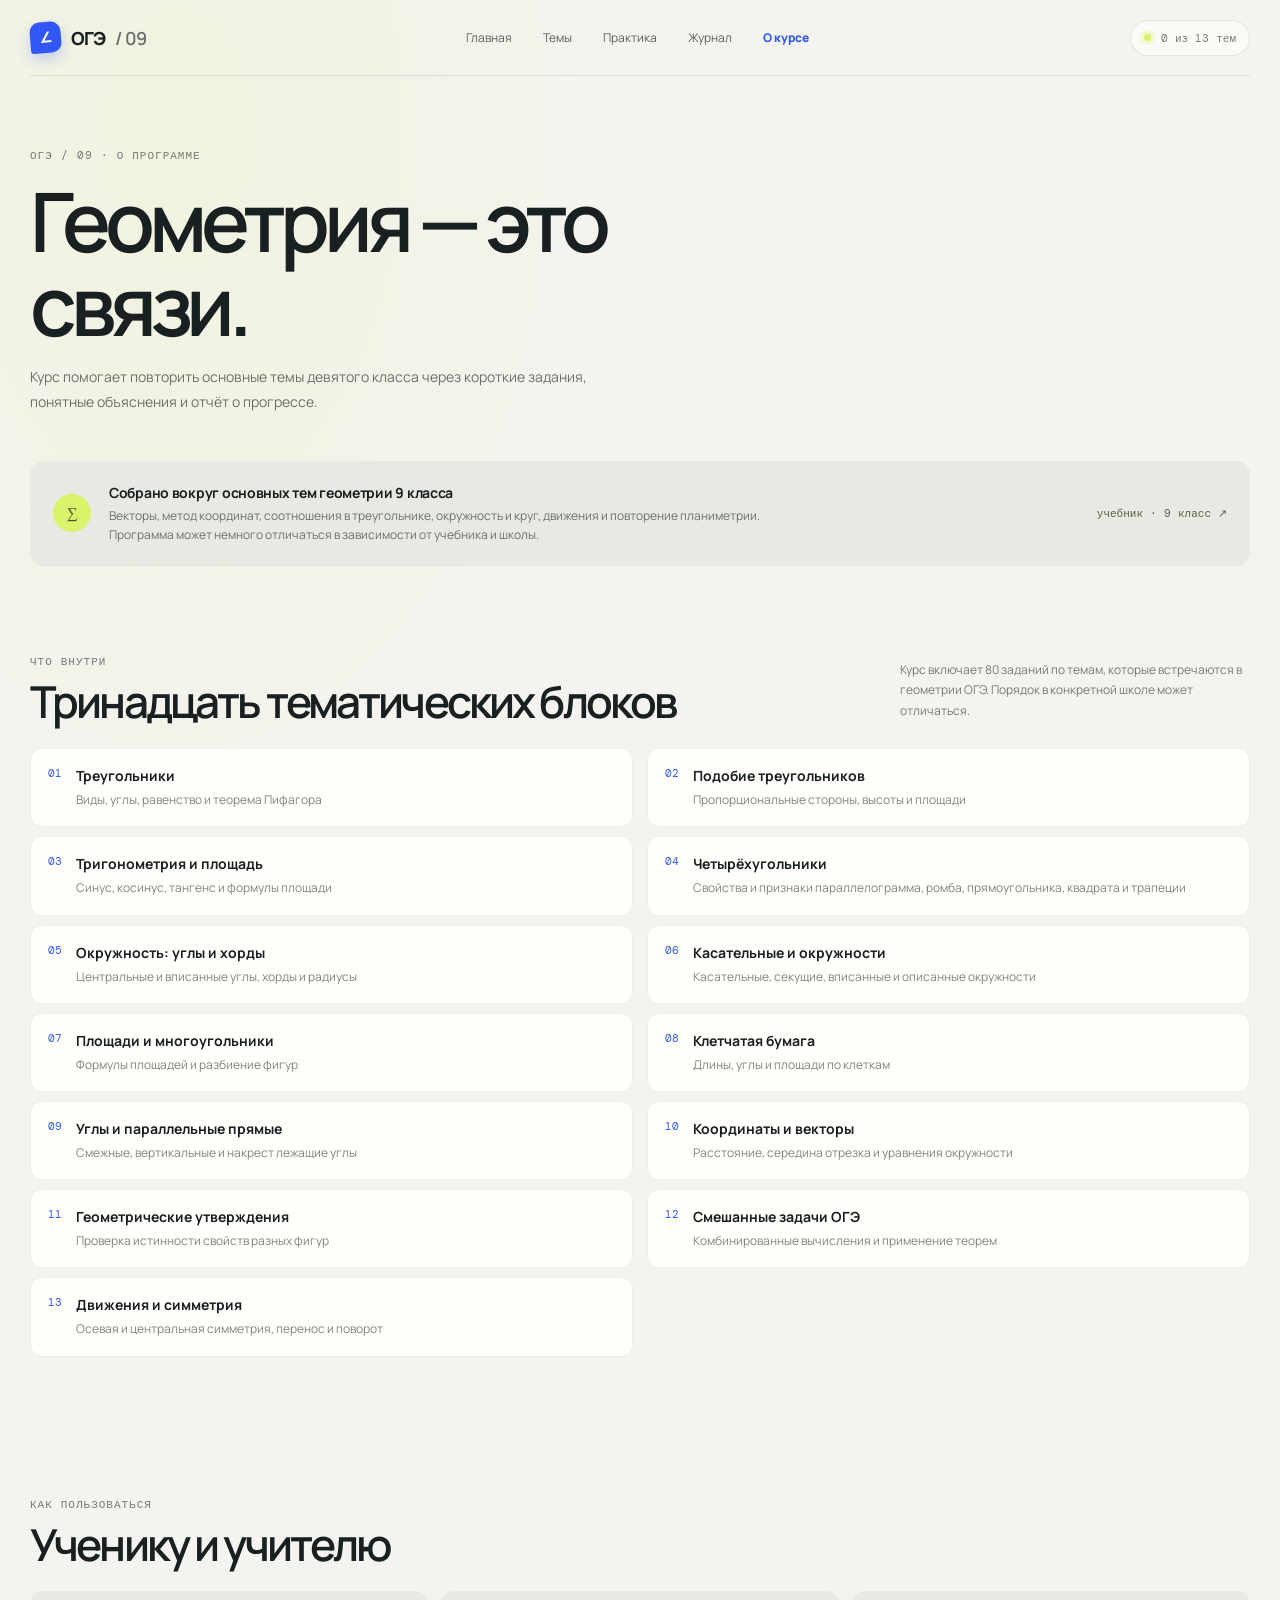
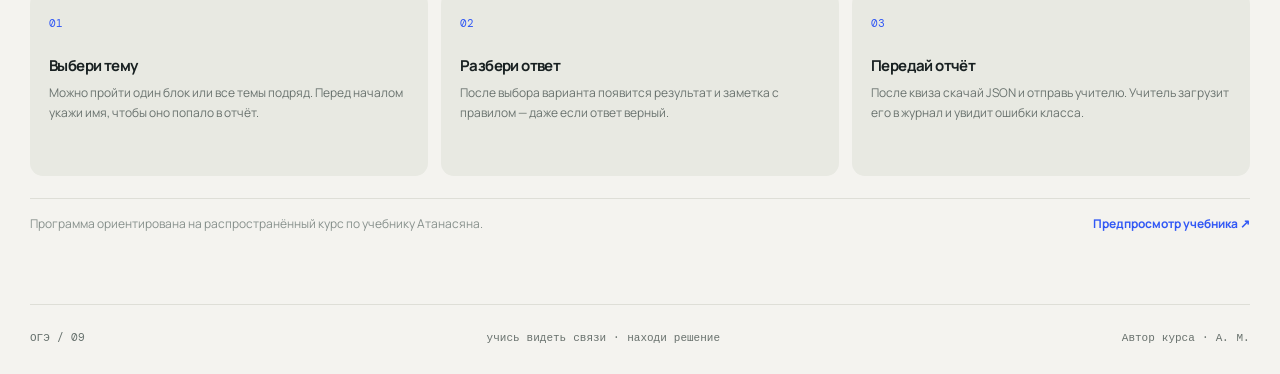
==== about.html @ 627dd579 "Add files via upload" ====
<!doctype html>
<html lang="ru">
<head>
  <meta charset="utf-8">
  <meta name="viewport" content="width=device-width, initial-scale=1">
  <meta name="theme-color" content="#f4f3ef">
  <meta name="description" content="Программа интерактивного курса по геометрии для 9 класса.">
  <title>О курсе · ОГЭ / 09</title>
  <link rel="stylesheet" href="assets/style.css">
</head>
<body data-page="about">
  <div class="shell">
    <header class="topbar">
      <a class="brand" href="index.html" aria-label="ОГЭ 09 — на главную"><span class="brand-mark">∠</span><span>ОГЭ</span><span>/ 09</span></a>
      <nav class="topnav" aria-label="Основная навигация">
        <a href="index.html">Главная</a>
        <a href="topics.html">Темы</a>
        <a href="practice.html">Практика</a>
        <a href="journal.html">Журнал</a>
        <a href="about.html" aria-current="page">О курсе</a>
      </nav>
      <div class="top-progress"><span class="tiny-dot"></span><span id="headerProgress">0 из 13 тем</span></div>
    </header>
  <main id="top" class="page-main">
    <section class="about-hero" aria-labelledby="about-title">
      <span class="eyebrow">ОГЭ / 09 · О ПРОГРАММЕ</span>
      <h1 class="page-title" id="about-title">Геометрия — это связи.</h1>
      <p class="about-lead">Курс помогает повторить основные темы девятого класса через короткие задания, понятные объяснения и отчёт о прогрессе.</p>
    </section>
      <section class="teacher-note" id="about" aria-label="О программе курса">
        <div class="teacher-icon">∑</div>
        <div><h3>Собрано вокруг основных тем геометрии 9 класса</h3><p>Векторы, метод координат, соотношения в треугольнике, окружность и круг, движения и повторение планиметрии. Программа может немного отличаться в зависимости от учебника и школы.</p></div>
        <a href="https://storage.yandexcloud.net/prod-file-public/b0b6/4b8f/8582/b03d8ddf-b0b6-4b8f-8582-c635e7d5da7c-preview.pdf" target="_blank" rel="noreferrer">учебник · 9 класс ↗</a>
      </section>
    <section class="about-details" aria-labelledby="about-details-title">
      <div class="section-head"><div><span class="eyebrow">ЧТО ВНУТРИ</span><h2 id="about-details-title">Тринадцать тематических блоков</h2></div><p>Курс включает 80 заданий по темам, которые встречаются в геометрии ОГЭ. Порядок в конкретной школе может отличаться.</p></div>
      <div class="about-topic-list">
        <div><b>01</b><span><strong>Треугольники</strong><small>Виды, углы, равенство и теорема Пифагора</small></span></div>
        <div><b>02</b><span><strong>Подобие треугольников</strong><small>Пропорциональные стороны, высоты и площади</small></span></div>
        <div><b>03</b><span><strong>Тригонометрия и площадь</strong><small>Синус, косинус, тангенс и формулы площади</small></span></div>
        <div><b>04</b><span><strong>Четырёхугольники</strong><small>Свойства и признаки параллелограмма, ромба, прямоугольника, квадрата и трапеции</small></span></div>
        <div><b>05</b><span><strong>Окружность: углы и хорды</strong><small>Центральные и вписанные углы, хорды и радиусы</small></span></div>
        <div><b>06</b><span><strong>Касательные и окружности</strong><small>Касательные, секущие, вписанные и описанные окружности</small></span></div>
        <div><b>07</b><span><strong>Площади и многоугольники</strong><small>Формулы площадей и разбиение фигур</small></span></div>
        <div><b>08</b><span><strong>Клетчатая бумага</strong><small>Длины, углы и площади по клеткам</small></span></div>
        <div><b>09</b><span><strong>Углы и параллельные прямые</strong><small>Смежные, вертикальные и накрест лежащие углы</small></span></div>
        <div><b>10</b><span><strong>Координаты и векторы</strong><small>Расстояние, середина отрезка и уравнения окружности</small></span></div>
        <div><b>11</b><span><strong>Геометрические утверждения</strong><small>Проверка истинности свойств разных фигур</small></span></div>
        <div><b>12</b><span><strong>Смешанные задачи ОГЭ</strong><small>Комбинированные вычисления и применение теорем</small></span></div>
        <div><b>13</b><span><strong>Движения и симметрия</strong><small>Осевая и центральная симметрия, перенос и поворот</small></span></div>
      </div>
    </section>
    <section class="about-details about-how" aria-labelledby="how-title">
      <div class="section-head"><div><span class="eyebrow">КАК ПОЛЬЗОВАТЬСЯ</span><h2 id="how-title">Ученику и учителю</h2></div></div>
      <div class="about-steps">
        <article><span>01</span><h3>Выбери тему</h3><p>Можно пройти один блок или все темы подряд. Перед началом укажи имя, чтобы оно попало в отчёт.</p></article>
        <article><span>02</span><h3>Разбери ответ</h3><p>После выбора варианта появится результат и заметка с правилом — даже если ответ верный.</p></article>
        <article><span>03</span><h3>Передай отчёт</h3><p>После квиза скачай JSON и отправь учителю. Учитель загрузит его в журнал и увидит ошибки класса.</p></article>
      </div>
    </section>
    <div class="about-source"><span>Программа ориентирована на распространённый курс по учебнику Атанасяна.</span><a href="https://storage.yandexcloud.net/prod-file-public/b0b6/4b8f/8582/b03d8ddf-b0b6-4b8f-8582-c635e7d5da7c-preview.pdf" target="_blank" rel="noreferrer">Предпросмотр учебника ↗</a></div>
  </main>
  <footer><a class="footer-mark" href="index.html">ОГЭ / 09</a><span>учись видеть связи · находи решение</span><span>Автор курса · А. М.</span></footer>
  </div>
  <div id="toastRoot" aria-live="polite" aria-atomic="true"></div>
  <script src="assets/course-data.js" defer></script>
  <script src="assets/app.js" defer></script>
</body>
</html>
---- assets/style.css ----
@import url('https://fonts.googleapis.com/css2?family=DM+Mono:wght@400;500&family=Manrope:wght@400;500;600;700;800&display=swap');

    :root {
      color-scheme: light;
      --paper: #f4f3ef;
      --ink: #182021;
      --muted: #727b79;
      --line: #deded7;
      --blue: #3158f5;
      --blue-dark: #1f3dc8;
      --lime: #d9f36a;
      --coral: #ff795f;
      --mint: #bfe9d8;
      --white: #fffefa;
      --serif: Georgia, 'Times New Roman', serif;
      --mono: 'DM Mono', 'SFMono-Regular', Consolas, monospace;
      --sans: 'Manrope', -apple-system, BlinkMacSystemFont, 'Segoe UI', sans-serif;
      --shadow: 0 18px 50px rgba(23, 37, 36, .09);
    }

    * { box-sizing: border-box; }
    html { scroll-behavior: smooth; }
    body {
      margin: 0;
      background: var(--paper);
      color: var(--ink);
      font-family: var(--sans);
      -webkit-font-smoothing: antialiased;
    }
    button, a { font: inherit; }
    button { color: inherit; }
    a { color: inherit; }
    .shell { width: min(1220px, calc(100% - 48px)); margin: 0 auto; }
    .eyebrow, .micro, .unit-number, .metric-label, .quiz-kicker, .card-count {
      font-family: var(--mono); text-transform: uppercase; letter-spacing: .09em;
    }
    .eyebrow { font-size: 11px; color: var(--muted); }

    .topbar {
      height: 76px; display: flex; align-items: center; justify-content: space-between;
      border-bottom: 1px solid rgba(24,32,33,.1);
    }
    .brand { display: inline-flex; align-items: center; gap: 10px; text-decoration: none; font-weight: 800; letter-spacing: -.06em; font-size: 18px; }
    .brand-mark { display: grid; place-items: center; width: 31px; height: 31px; background: var(--blue); color: white; border-radius: 10px 10px 10px 3px; font: 700 14px var(--mono); transform: rotate(-5deg); }
    .brand span:last-child { color: #68716f; font-weight: 600; }
    .topnav { display: flex; align-items: center; gap: 31px; }
    .topnav a { text-decoration: none; font-size: 12px; color: #59615f; transition: color .2s; }
    .topnav a:hover { color: var(--blue); }
    .top-progress { display: flex; align-items: center; gap: 10px; font: 11px var(--mono); color: var(--muted); }
    .tiny-dot { width: 7px; height: 7px; background: var(--lime); border-radius: 50%; box-shadow: 0 0 0 4px rgba(217,243,106,.28); }

    .hero { padding: 66px 0 72px; display: grid; grid-template-columns: 1.06fr .94fr; align-items: center; gap: 46px; }
    .hero-copy { padding: 8px 0 0 12px; }
    .hero-tag { display: inline-flex; align-items: center; gap: 9px; padding: 8px 12px; border: 1px solid #dcded6; border-radius: 99px; color: #4f5a56; font: 10px var(--mono); letter-spacing: .08em; text-transform: uppercase; }
    .hero-tag i { display: block; width: 7px; height: 7px; border-radius: 50%; background: var(--coral); }
    h1 { max-width: 670px; margin: 23px 0 18px; font-size: clamp(48px, 6.2vw, 78px); line-height: .99; letter-spacing: -.075em; font-weight: 600; }
    h1 em { font-family: var(--serif); font-weight: 400; color: var(--blue); letter-spacing: -.07em; }
    .hero-lead { max-width: 510px; margin: 0; color: #68716f; font-size: 15px; line-height: 1.8; }
    .hero-actions { display: flex; align-items: center; gap: 20px; margin-top: 30px; }
    .button-primary { display: inline-flex; align-items: center; justify-content: center; gap: 13px; border: 0; border-radius: 99px; background: var(--blue); color: white; padding: 15px 21px; text-decoration: none; cursor: pointer; font-size: 13px; font-weight: 700; box-shadow: 0 8px 20px rgba(49,88,245,.2); transition: background .2s, transform .2s, box-shadow .2s; }
    .button-primary:hover { background: var(--blue-dark); transform: translateY(-2px); box-shadow: 0 13px 24px rgba(49,88,245,.25); }
    .button-primary svg { width: 15px; height: 15px; transition: transform .2s; }
    .button-primary:hover svg { transform: translateX(3px); }
    .hero-note { color: #7c8582; font: 10px var(--mono); letter-spacing: .02em; }

    .hero-art { position: relative; height: 385px; overflow: hidden; border-radius: 9px 100px 9px 9px; background: #dfe5dc; isolation: isolate; }
    .hero-art:before { content: ''; position: absolute; z-index: -1; width: 480px; height: 480px; left: 50%; top: 50%; transform: translate(-50%,-50%); border: 1px solid rgba(36,54,45,.16); border-radius: 50%; box-shadow: 0 0 0 38px rgba(255,255,255,.1), 0 0 0 78px rgba(255,255,255,.08); }
    .hero-art svg { position: absolute; inset: 0; width: 100%; height: 100%; }
    .hero-art-caption { position: absolute; bottom: 22px; left: 24px; display: flex; align-items: center; gap: 10px; color: #5e6960; font: 10px var(--mono); text-transform: uppercase; letter-spacing: .08em; }
    .hero-art-caption span { width: 22px; height: 1px; background: #718477; }
    .shape-orbit { transform-origin: 50% 50%; animation: orbit 24s linear infinite; }
    .float { animation: float 5s ease-in-out infinite; }
    .float-delay { animation: float 6s ease-in-out -2s infinite; }
    @keyframes orbit { to { transform: rotate(360deg); } }
    @keyframes float { 0%,100% { transform: translateY(0); } 50% { transform: translateY(-9px); } }

    .stats-band { display: grid; grid-template-columns: 1.25fr repeat(3, .75fr); align-items: center; border-top: 1px solid var(--line); border-bottom: 1px solid var(--line); padding: 18px 10px; }
    .stats-intro { display: flex; align-items: center; gap: 13px; color: #727b79; font-size: 11px; }
    .stats-intro b { display: grid; place-items: center; width: 27px; height: 27px; background: var(--lime); border-radius: 50%; color: #41502d; font: 12px var(--mono); }
    .metric { display: flex; align-items: baseline; gap: 9px; padding-left: 18px; border-left: 1px solid var(--line); }
    .metric strong { font: 400 25px var(--serif); letter-spacing: -.06em; }
    .metric-label { color: var(--muted); font-size: 8px; letter-spacing: .08em; }

    .section-head { display: flex; justify-content: space-between; align-items: end; gap: 24px; margin: 75px 0 24px; }
    .section-head h2 { margin: 8px 0 0; font-weight: 600; font-size: clamp(30px, 4vw, 44px); letter-spacing: -.065em; line-height: 1.05; }
    .section-head p { max-width: 350px; margin: 0 0 3px; color: var(--muted); font-size: 12px; line-height: 1.7; }
    .unit-grid { display: grid; grid-template-columns: repeat(3, 1fr); gap: 14px; }
    .unit-card {
      position: relative; min-height: 244px; padding: 20px 20px 18px; border: 1px solid #e3e1da; border-radius: 7px;
      background: var(--white); cursor: pointer; text-align: left; overflow: hidden;
      transition: transform .24s, box-shadow .24s, border-color .24s;
    }
    .unit-card:hover { transform: translateY(-5px); border-color: #c7ceff; box-shadow: 0 17px 40px rgba(27,43,69,.08); }
    .unit-card:focus-visible, .answer:focus-visible, button:focus-visible, a:focus-visible { outline: 3px solid rgba(49,88,245,.45); outline-offset: 3px; }
    .unit-top { display: flex; justify-content: space-between; align-items: center; position: relative; z-index: 1; }
    .unit-number { color: #929a96; font-size: 9px; }
    .card-status { display: inline-flex; align-items: center; gap: 6px; color: #7f8884; font: 9px var(--mono); }
    .card-status:before { content: ''; width: 6px; height: 6px; border-radius: 50%; background: #d9ded8; }
    .card-status.done { color: #51705f; }
    .card-status.done:before { background: #79c09b; }
    .unit-art { display: grid; place-items: center; width: 76px; height: 68px; margin: 17px 0 13px; border-radius: 5px; background: #edf0ff; color: var(--blue); transition: transform .35s; }
    .unit-card:hover .unit-art { transform: rotate(-4deg) scale(1.04); }
    .unit-art svg { width: 60px; height: 55px; overflow: visible; }
    .art-2 { color: #db7054; background: #fff0e8; }
    .art-3 { color: #4d9c82; background: #e7f5ed; }
    .art-4 { color: #ac83cd; background: #f2eaff; }
    .art-5 { color: #c19428; background: #fcf3d7; }
    .art-6 { color: #4d8a94; background: #e6f3f3; }
    .unit-card h3 { position: relative; z-index: 1; max-width: 260px; margin: 0 0 7px; font-size: 17px; line-height: 1.2; letter-spacing: -.045em; font-weight: 700; }
    .unit-card p { position: relative; z-index: 1; max-width: 270px; margin: 0; color: #7a8380; font-size: 10px; line-height: 1.65; }
    .card-count { position: absolute; right: 19px; bottom: 19px; color: #929a96; font-size: 8px; }
    .card-arrow { position: absolute; right: 18px; top: 48%; color: #abb3af; font-size: 18px; transition: transform .2s, color .2s; }
    .unit-card:hover .card-arrow { color: var(--blue); transform: translateX(4px); }

    .quiz-section { display: grid; grid-template-columns: .74fr 1.26fr; gap: 18px; margin: 74px 0 82px; scroll-margin-top: 24px; }
    .quiz-intro { display: flex; flex-direction: column; justify-content: space-between; min-height: 396px; border-radius: 8px; background: var(--blue); color: white; padding: 27px; overflow: hidden; position: relative; }
    .quiz-intro:after { content: ''; position: absolute; width: 260px; height: 260px; right: -95px; bottom: -103px; border: 1px solid rgba(255,255,255,.25); border-radius: 50%; box-shadow: 0 0 0 25px rgba(255,255,255,.06), 0 0 0 53px rgba(255,255,255,.06); }
    .quiz-kicker { font-size: 9px; color: #d5dcff; }
    .quiz-intro h2 { max-width: 280px; margin: 20px 0 10px; font-size: 38px; line-height: 1; font-weight: 600; letter-spacing: -.065em; }
    .quiz-intro p { max-width: 280px; margin: 0; color: #dbe1ff; font-size: 11px; line-height: 1.75; }
    .quiz-spark { margin-top: auto; padding-top: 28px; color: var(--lime); font: 13px var(--mono); position: relative; z-index: 1; }
    .quiz-box { min-height: 396px; display: flex; flex-direction: column; border: 1px solid #e3e1da; border-radius: 8px; background: var(--white); padding: 25px 27px; }
    .quiz-box-top { display: flex; justify-content: space-between; align-items: center; gap: 12px; }
    .quiz-topic { color: #777f7b; font: 10px var(--mono); text-transform: uppercase; letter-spacing: .07em; }
    .quiz-step { color: #8c9490; font: 10px var(--mono); }
    .progress-track { height: 3px; margin: 15px 0 26px; background: #ecece6; border-radius: 5px; overflow: hidden; }
    .progress-fill { height: 100%; width: 0; background: var(--blue); border-radius: inherit; transition: width .5s cubic-bezier(.2,.8,.2,1); }
    .quiz-content { flex: 1; display: flex; flex-direction: column; animation: rise .38s ease both; }
    @keyframes rise { from { opacity: 0; transform: translateY(9px); } to { opacity: 1; transform: translateY(0); } }
    .question { margin: 0 0 19px; font-size: clamp(18px, 2.2vw, 25px); font-weight: 600; line-height: 1.3; letter-spacing: -.045em; }
    .answers { display: grid; grid-template-columns: 1fr 1fr; gap: 9px; }
    .answer { display: flex; align-items: center; gap: 10px; min-height: 49px; border: 1px solid #e4e4dd; border-radius: 5px; background: transparent; cursor: pointer; padding: 9px 12px; text-align: left; font-size: 11px; line-height: 1.45; transition: border-color .2s, background .2s, transform .2s; }
    .answer:hover:not(:disabled) { transform: translateY(-2px); border-color: #bfc9ff; background: #f7f8ff; }
    .answer:disabled { cursor: default; }
    .answer-key { display: grid; place-items: center; flex: 0 0 22px; width: 22px; height: 22px; border-radius: 50%; background: #f1f1eb; color: #78817d; font: 9px var(--mono); }
    .answer.selected-correct { border-color: #85c5a0; background: #eef8f1; }
    .answer.selected-correct .answer-key { background: #6ab88a; color: white; }
    .answer.selected-wrong { border-color: #eda38f; background: #fff1ed; }
    .answer.selected-wrong .answer-key { background: #ec8068; color: white; }
    .answer.is-correct { border-color: #85c5a0; background: #eef8f1; }
    .answer.is-correct .answer-key { background: #6ab88a; color: white; }
    .feedback { display: none; margin-top: 15px; padding: 13px 15px; border-left: 2px solid var(--blue); background: #f3f5ff; animation: rise .3s ease both; }
    .feedback.visible { display: block; }
    .feedback-head { display: flex; align-items: center; gap: 7px; margin-bottom: 5px; font-size: 10px; font-weight: 800; }
    .feedback-head.ok { color: #3d875d; }
    .feedback-head.no { color: #bd5c48; }
    .feedback p { margin: 0; color: #626c70; font-size: 10px; line-height: 1.65; }
    .quiz-controls { display: flex; justify-content: space-between; align-items: center; gap: 12px; margin-top: 18px; }
    .quiz-hint { color: #9aa19e; font-size: 9px; }
    .button-next { border: 0; border-radius: 99px; padding: 11px 17px; background: var(--ink); color: white; cursor: pointer; font-size: 10px; font-weight: 700; transition: transform .2s, background .2s; }
    .button-next:hover { background: #344341; transform: translateY(-1px); }
    .button-next:disabled { background: #c4c9c4; cursor: not-allowed; transform: none; }
    .result-card { display: flex; flex-direction: column; align-items: flex-start; justify-content: center; flex: 1; animation: rise .4s ease both; }
    .result-stamp { display: grid; place-items: center; width: 55px; height: 55px; margin-bottom: 20px; border: 1px solid #dce6ad; border-radius: 50%; background: #f3f8dd; color: #4d602b; font: 17px var(--mono); }
    .result-card h3 { margin: 0 0 7px; font-size: 30px; letter-spacing: -.06em; }
    .result-card p { max-width: 440px; margin: 0 0 20px; color: #727b79; font-size: 11px; line-height: 1.7; }
    .result-card .button-primary { font-size: 11px; padding: 12px 17px; }

    .teacher-note { display: grid; grid-template-columns: 40px 1fr auto; gap: 16px; align-items: center; padding: 22px 23px; border-radius: 7px; background: #e8e9e2; }
    .teacher-icon { display: grid; place-items: center; width: 38px; height: 38px; border-radius: 50%; background: var(--lime); color: #465337; font: 15px var(--serif); }
    .teacher-note h3 { margin: 0 0 4px; font-size: 12px; letter-spacing: -.02em; }
    .teacher-note p { margin: 0; max-width: 700px; color: #69726e; font-size: 10px; line-height: 1.6; }
    .teacher-note a { color: #526350; font: 9px var(--mono); text-decoration: none; white-space: nowrap; }
    .teacher-note a:hover { text-decoration: underline; }
    footer { display: flex; justify-content: space-between; align-items: center; padding: 25px 0 30px; margin-top: 28px; border-top: 1px solid var(--line); color: #929a96; font: 9px var(--mono); }
    .footer-mark { color: #66716d; }

    /* A more editorial, high-contrast finish for the classroom version. */
    body { background: radial-gradient(ellipse at 14% 7%, rgba(217,243,106,.12), transparent 28%), var(--paper); }
    .topbar { position: relative; z-index: 10; }
    .brand-mark { border-radius: 10px 10px 10px 3px; box-shadow: 0 6px 14px rgba(49,88,245,.24); }
    .top-progress { padding: 10px 13px; border: 1px solid rgba(24,32,33,.1); border-radius: 99px; background: rgba(255,254,250,.66); }
    .hero { padding-top: 58px; }
    .hero-copy > * { animation: heroEnter .7s cubic-bezier(.2,.75,.25,1) both; }
    .hero-copy > *:nth-child(1) { animation-delay: .06s; }
    .hero-copy > *:nth-child(2) { animation-delay: .14s; }
    .hero-copy > *:nth-child(3) { animation-delay: .23s; }
    .hero-copy > *:nth-child(4) { animation-delay: .32s; }
    @keyframes heroEnter { from { opacity: 0; transform: translateY(16px); } to { opacity: 1; transform: translateY(0); } }
    .hero-art {
      border-radius: 18px 96px 18px 18px;
      background: radial-gradient(ellipse at 55% 45%, rgba(71,103,173,.4), transparent 48%), linear-gradient(145deg, #17253d 0%, #101a2c 62%, #203248 100%);
      box-shadow: 0 28px 70px rgba(25,39,63,.2), inset 0 1px rgba(255,255,255,.12);
      transform: perspective(1100px) rotateX(var(--tilt-x, 0deg)) rotateY(var(--tilt-y, -2deg)); transform-style: preserve-3d;
      transition: transform .6s cubic-bezier(.2,.8,.2,1), box-shadow .6s;
    }
    .hero-art:hover { box-shadow: 0 34px 78px rgba(25,39,63,.25), inset 0 1px rgba(255,255,255,.12); }
    .hero-art:before { width: 410px; height: 410px; border-color: rgba(200,216,255,.13); box-shadow: 0 0 0 38px rgba(200,216,255,.035), 0 0 0 78px rgba(200,216,255,.025); }
    .hero-art:after {
      content: ''; position: absolute; inset: 0; z-index: 0; pointer-events: none; opacity: .3;
      background-image: linear-gradient(rgba(203,218,255,.12) 1px, transparent 1px), linear-gradient(90deg, rgba(203,218,255,.12) 1px, transparent 1px);
      background-size: 40px 40px; mask-image: linear-gradient(135deg, transparent 4%, black 35%, black 78%, transparent 100%);
    }
    .hero-art svg { z-index: 1; filter: drop-shadow(0 10px 20px rgba(8,15,29,.22)); }
    .hero-art-caption { z-index: 2; color: rgba(231,238,255,.72); }
    .hero-art-caption span { background: var(--lime); }
    .shape-orbit { stroke-dasharray: 2 7; animation: orbit 34s linear infinite; }
    .construction-line { stroke-dasharray: 360; stroke-dashoffset: 360; animation: drawLine 2.4s .45s cubic-bezier(.4,0,.2,1) forwards; }
    @keyframes drawLine { to { stroke-dashoffset: 0; } }
    .hero-art .hero-label { filter: drop-shadow(0 5px 9px rgba(5,12,26,.22)); }
    .hero-art .pulse-point { transform-box: fill-box; transform-origin: center; animation: pointPulse 2.5s ease-in-out infinite; }
    @keyframes pointPulse { 0%,100% { transform: scale(1); opacity: 1; } 50% { transform: scale(1.3); opacity: .8; } }
    .stats-band { padding-block: 20px; }
    .metric strong { color: var(--blue); }
    .section-head { margin-top: 82px; }
    .unit-card {
      min-height: 253px; padding: 21px; border-radius: 14px; border-color: rgba(24,32,33,.08);
      box-shadow: 0 4px 16px rgba(23,37,36,.025); transition: transform .35s cubic-bezier(.2,.8,.2,1), box-shadow .35s, border-color .35s;
    }
    .unit-card:before { content: ''; position: absolute; left: 21px; right: 21px; top: 0; height: 2px; border-radius: 0 0 4px 4px; background: linear-gradient(90deg, var(--blue), #95a9ff); transform: scaleX(0); transform-origin: left; transition: transform .35s; }
    .unit-card:hover { transform: translateY(-7px); border-color: rgba(49,88,245,.2); box-shadow: 0 23px 48px rgba(27,43,69,.1); }
    .unit-card:hover:before { transform: scaleX(1); }
    .unit-art { border-radius: 12px; transition: transform .45s cubic-bezier(.2,.8,.2,1), box-shadow .4s; }
    .unit-card:hover .unit-art { transform: rotate(-5deg) scale(1.08); box-shadow: 0 12px 24px rgba(49,88,245,.11); }
    .unit-art svg { transition: transform .5s cubic-bezier(.2,.8,.2,1); }
    .unit-card:hover .unit-art svg { transform: scale(1.08); }
    .card-arrow { top: auto; bottom: 16px; right: 18px; display: grid; place-items: center; width: 27px; height: 27px; border-radius: 50%; background: #f3f4f7; }
    .unit-card:hover .card-arrow { background: var(--blue); color: white; transform: translate(2px,-2px); }
    .quiz-intro { border-radius: 16px; background: radial-gradient(circle at 95% 6%, rgba(217,243,106,.21), transparent 29%), linear-gradient(150deg, #2949d7, #2039b1 76%); box-shadow: 0 22px 50px rgba(49,88,245,.18); }
    .quiz-intro:after { animation: ringsPulse 7s ease-in-out infinite; }
    @keyframes ringsPulse { 0%,100% { transform: scale(.96); opacity: .7; } 50% { transform: scale(1.06); opacity: 1; } }
    .quiz-box { border-radius: 16px; border-color: rgba(24,32,33,.08); box-shadow: 0 8px 30px rgba(23,37,36,.045); }
    .progress-track { height: 5px; border-radius: 9px; }
    .progress-fill { background: linear-gradient(90deg, #3158f5, #8e9fff 58%, #d9f36a); position: relative; }
    .progress-fill:after { content: ''; position: absolute; inset: 0; background: linear-gradient(90deg, transparent, rgba(255,255,255,.55), transparent); transform: translateX(-100%); animation: progressShine 2.6s 1s infinite; }
    @keyframes progressShine { to { transform: translateX(100%); } }
    .answer { min-height: 54px; border-radius: 10px; padding-inline: 13px; transition: border-color .22s, background .22s, transform .22s, box-shadow .22s; }
    .answer:hover:not(:disabled) { box-shadow: 0 7px 15px rgba(49,88,245,.08); }
    .answer-key { transition: transform .3s, background .2s, color .2s; }
    .answer.selected-correct { animation: correctPop .4s cubic-bezier(.2,.8,.2,1); box-shadow: 0 7px 20px rgba(67,157,103,.11); }
    .answer.selected-correct .answer-key { transform: rotate(360deg); }
    .answer.selected-wrong { animation: wrongNudge .35s ease; }
    @keyframes correctPop { 50% { transform: scale(1.018); } }
    @keyframes wrongNudge { 25% { transform: translateX(-4px); } 75% { transform: translateX(4px); } }
    .feedback { border-radius: 0 10px 10px 0; border-left-width: 3px; }
    .feedback.visible { animation: feedbackReveal .35s cubic-bezier(.2,.8,.2,1) both; }
    @keyframes feedbackReveal { from { opacity: 0; transform: translateY(9px) scale(.99); } to { opacity: 1; transform: translateY(0) scale(1); } }
    .button-next, .button-primary { transition: transform .22s cubic-bezier(.2,.8,.2,1), box-shadow .22s, background .22s; }
    .button-next { border-radius: 9px; }
    .teacher-note { border-radius: 14px; }
    .reveal-ready { opacity: 0; transform: translateY(18px); }
    .reveal-ready.is-visible { opacity: 1; transform: translateY(0); transition: opacity .7s ease, transform .7s cubic-bezier(.2,.8,.2,1); }

    .setup-card { display: flex; flex-direction: column; justify-content: center; flex: 1; max-width: 520px; animation: rise .45s ease both; }
    .setup-icon { display: grid; place-items: center; width: 52px; height: 52px; margin-bottom: 18px; border-radius: 15px; background: #f0f2ff; color: var(--blue); font: 24px var(--serif); transform: rotate(-5deg); }
    .setup-card h3 { margin: 0 0 8px; font-size: 28px; letter-spacing: -.06em; }
    .setup-card p { margin: 0 0 20px; color: #727b79; font-size: 11px; line-height: 1.7; }
    .student-field { display: grid; gap: 7px; margin-bottom: 15px; }
    .student-field label { color: #77817c; font: 9px var(--mono); letter-spacing: .08em; text-transform: uppercase; }
    .student-field input { width: 100%; min-height: 46px; border: 1px solid #e0e2dc; border-radius: 9px; background: #fff; padding: 0 13px; color: var(--ink); font: 12px var(--sans); outline: none; transition: border .2s, box-shadow .2s; }
    .student-field input:focus { border-color: #9aaaff; box-shadow: 0 0 0 4px rgba(49,88,245,.09); }
    .setup-meta { display: flex; flex-wrap: wrap; gap: 7px; margin: 0 0 18px; }
    .setup-meta span { border: 1px solid #eaebe5; border-radius: 99px; padding: 6px 9px; color: #78817d; font: 8px var(--mono); }
    .setup-card .button-primary { align-self: flex-start; }

    .result-panel { flex: 1; animation: rise .5s cubic-bezier(.2,.8,.2,1) both; }
    .result-heading { display: flex; justify-content: space-between; align-items: flex-start; gap: 20px; margin-bottom: 18px; }
    .result-heading h3 { margin: 5px 0 0; font-size: 28px; letter-spacing: -.065em; }
    .result-heading p { margin: 4px 0 0; color: #78817d; font-size: 10px; }
    .score-ring { --score: 0%; position: relative; display: grid; place-items: center; flex: 0 0 74px; width: 74px; height: 74px; border-radius: 50%; background: conic-gradient(var(--blue) var(--score), #e9ebef 0); animation: scoreIn .85s cubic-bezier(.2,.8,.2,1) both; }
    .score-ring:before { content: ''; position: absolute; inset: 6px; border-radius: 50%; background: var(--white); }
    .score-ring strong { position: relative; z-index: 1; font: 17px var(--mono); color: var(--blue); }
    @keyframes scoreIn { from { transform: rotate(-100deg) scale(.75); opacity: .3; } to { transform: rotate(0) scale(1); opacity: 1; } }
    .result-metrics { display: grid; grid-template-columns: repeat(3, 1fr); gap: 8px; margin-bottom: 17px; }
    .result-metric { padding: 12px 13px; border: 1px solid #e8e9e4; border-radius: 10px; background: #fff; }
    .result-metric strong { display: block; margin-bottom: 4px; font: 21px var(--serif); letter-spacing: -.05em; }
    .result-metric span { color: #87908c; font: 8px var(--mono); text-transform: uppercase; letter-spacing: .05em; }
    .result-metric.good strong { color: #3f9b68; }
    .result-metric.missed strong { color: #df735f; }
    .result-subhead { display: flex; align-items: center; justify-content: space-between; gap: 10px; margin: 17px 0 9px; font-size: 11px; font-weight: 800; }
    .result-subhead small { color: #9aa19e; font: 8px var(--mono); font-weight: 400; }
    .topic-results { display: grid; gap: 7px; max-height: 174px; overflow-y: auto; padding-right: 3px; }
    .topic-result { display: grid; grid-template-columns: minmax(110px,1fr) 1.15fr 46px; align-items: center; gap: 10px; }
    .topic-result-name { overflow: hidden; color: #59635f; font-size: 9px; text-overflow: ellipsis; white-space: nowrap; }
    .topic-result-track { height: 6px; overflow: hidden; border-radius: 8px; background: #eeefea; }
    .topic-result-fill { height: 100%; border-radius: inherit; background: linear-gradient(90deg,#3158f5,#8da0ff); transform-origin: left; animation: barIn .8s .2s cubic-bezier(.2,.8,.2,1) both; }
    @keyframes barIn { from { transform: scaleX(0); } to { transform: scaleX(1); } }
    .topic-result-score { color: #68716d; text-align: right; font: 9px var(--mono); }
    .mistake-list { display: grid; gap: 7px; max-height: none; overflow: visible; }
    .mistake-item { padding: 10px 12px; border: 1px solid #f0d9d3; border-radius: 9px; background: #fff9f7; animation: rise .3s ease both; }
    .mistake-item strong { display: block; margin-bottom: 4px; color: #404b48; font-size: 9px; line-height: 1.5; }
    .mistake-item p { margin: 0; color: #77817c; font-size: 8px; line-height: 1.55; }
    .mistake-item p b { color: #bd6553; font-weight: 700; }
    .all-correct { padding: 14px; border-radius: 10px; background: #f0f8e5; color: #547239; font-size: 10px; line-height: 1.6; }
    .result-actions { display: flex; flex-wrap: wrap; gap: 8px; margin-top: 17px; }
    .button-secondary { display: inline-flex; align-items: center; gap: 8px; min-height: 39px; border: 1px solid #dfe2e7; border-radius: 9px; background: white; padding: 0 12px; color: #36413e; cursor: pointer; font-size: 9px; font-weight: 700; transition: .2s; }
    .button-secondary:hover { border-color: #aab8ff; background: #f8f9ff; transform: translateY(-1px); }
    .button-secondary:disabled { opacity: .45; cursor: not-allowed; transform: none; }
    .button-secondary.primary-soft { border-color: #d5defe; background: #f0f3ff; color: #2948d6; }
    .report-help { margin: 10px 0 0; color: #9aa19e; font-size: 8px; line-height: 1.5; }

    .classroom-section { margin: 78px 0 64px; scroll-margin-top: 24px; }
    .classroom-head { display: flex; justify-content: space-between; align-items: end; gap: 20px; margin-bottom: 19px; }
    .classroom-head h2 { margin: 7px 0 0; font-size: clamp(28px,4vw,40px); letter-spacing: -.065em; }
    .classroom-head p { max-width: 360px; margin: 0; color: var(--muted); font-size: 10px; line-height: 1.7; }
    .classroom-card { padding: 20px; border: 1px solid rgba(24,32,33,.08); border-radius: 15px; background: var(--white); box-shadow: 0 10px 30px rgba(23,37,36,.035); }
    .classroom-toolbar { display: flex; flex-wrap: wrap; justify-content: space-between; align-items: center; gap: 12px; margin-bottom: 17px; }
    .classroom-count { color: #818a86; font: 9px var(--mono); }
    .classroom-actions { display: flex; flex-wrap: wrap; gap: 8px; }
    .file-import { position: relative; display: inline-flex; align-items: center; min-height: 36px; border: 1px solid #dbe1ff; border-radius: 9px; background: #f1f3ff; padding: 0 12px; color: #2948d6; cursor: pointer; font-size: 9px; font-weight: 700; transition: .2s; }
    .file-import:hover { background: #e7ebff; transform: translateY(-1px); }
    .file-import input { position: absolute; inset: 0; width: 100%; height: 100%; opacity: 0; cursor: pointer; }
    .journal-summary { display: grid; grid-template-columns: repeat(3, 1fr); gap: 9px; margin-bottom: 15px; }
    .journal-stat { padding: 13px 14px; border-radius: 10px; background: #f6f7f4; }
    .journal-stat strong { display: block; margin-bottom: 3px; font: 21px var(--serif); color: var(--blue); }
    .journal-stat span { color: #818a86; font: 8px var(--mono); letter-spacing: .05em; text-transform: uppercase; }
    .journal-topic-bars { display: flex; flex-wrap: wrap; gap: 7px; margin: 0 0 15px; }
    .journal-chip { display: flex; align-items: center; gap: 7px; border: 1px solid #e8eae5; border-radius: 99px; padding: 6px 9px; color: #6d7772; font-size: 8px; }
    .journal-chip b { color: #dc755e; font: 9px var(--mono); }
    .journal-empty { padding: 23px; border: 1px dashed #d9ded8; border-radius: 11px; color: #838d88; text-align: center; font-size: 10px; line-height: 1.7; }
    .journal-table-wrap { overflow: auto; border: 1px solid #eceee9; border-radius: 10px; }
    .journal-table { width: 100%; min-width: 760px; border-collapse: collapse; text-align: left; }
    .journal-table th { padding: 10px 12px; background: #f7f8f5; color: #89918d; font: 8px var(--mono); letter-spacing: .06em; text-transform: uppercase; }
    .journal-table td { padding: 10px 12px; border-top: 1px solid #eff0ec; color: #52605a; font-size: 9px; }
    .journal-table tr { animation: rowIn .35s ease both; }
    @keyframes rowIn { from { opacity: 0; transform: translateY(5px); } to { opacity: 1; transform: translateY(0); } }
    .journal-student { font-weight: 800; color: var(--ink) !important; }
    .journal-good { color: #469369 !important; font-weight: 800; }
    .journal-wrong { color: #d26e59 !important; font-weight: 800; }
    .journal-detail summary { width: max-content; color: #4057c6; cursor: pointer; font-size: 8px; font-weight: 700; }
    .journal-detail[open] summary { margin-bottom: 8px; }
    .journal-detail-list { display: grid; gap: 7px; max-width: 390px; white-space: normal; }
    .journal-detail-item { padding: 8px 9px; border-left: 2px solid #efb2a3; border-radius: 0 7px 7px 0; background: #fff8f5; }
    .journal-detail-item b { display: block; margin-bottom: 3px; color: #53605a; font-size: 8px; line-height: 1.45; }
    .journal-detail-item span { display: block; color: #818a86; font-size: 7px; line-height: 1.5; }
    .journal-remove { border: 0; background: transparent; color: #9ca39f; cursor: pointer; font-size: 14px; }
    .journal-remove:hover { color: #d26e59; }
    .journal-footnote { margin: 12px 0 0; color: #9aa19e; font-size: 8px; line-height: 1.6; }
    .toast { position: fixed; z-index: 100; right: 22px; bottom: 22px; max-width: min(390px,calc(100% - 30px)); border-radius: 11px; background: #182021; padding: 13px 16px; color: white; box-shadow: 0 14px 36px rgba(0,0,0,.2); font-size: 10px; line-height: 1.5; animation: toastIn .3s ease both; }
    @keyframes toastIn { from { opacity: 0; transform: translateY(10px); } to { opacity: 1; transform: translateY(0); } }

    @media (max-width: 850px) {
      .hero { gap: 24px; padding-top: 48px; }
      .hero-art { height: 340px; }
      .unit-grid { grid-template-columns: repeat(2, 1fr); }
      .quiz-section { grid-template-columns: .8fr 1.2fr; }
      .quiz-intro { padding: 22px; }
      .quiz-box { padding: 22px; }
    }
    @media (max-width: 650px) {
      .shell { width: min(100% - 30px, 500px); }
      .topbar { height: 64px; }
      .topnav { display: none; }
      .top-progress { font-size: 9px; }
      .hero { display: flex; flex-direction: column; align-items: stretch; gap: 30px; padding: 42px 0 45px; }
      .hero-copy { padding-left: 0; }
      h1 { font-size: clamp(49px, 14vw, 68px); }
      .hero-lead { font-size: 13px; }
      .hero-actions { align-items: flex-start; flex-direction: column; gap: 12px; }
      .hero-art { height: 280px; border-radius: 7px 70px 7px 7px; }
      .stats-band { grid-template-columns: 1fr 1fr; row-gap: 18px; padding: 16px 0; }
      .stats-intro { grid-column: 1 / -1; }
      .metric { padding-left: 12px; }
      .metric:nth-child(2) { border-left: 0; padding-left: 0; }
      .section-head { display: block; margin: 56px 0 19px; }
      .section-head p { margin-top: 12px; }
      .unit-grid { grid-template-columns: 1fr; gap: 10px; }
      .unit-card { min-height: 194px; padding: 16px; }
      .unit-art { width: 64px; height: 56px; margin: 12px 0 9px; }
      .unit-art svg { width: 53px; height: 48px; }
      .unit-card h3 { font-size: 16px; }
      .unit-card p { max-width: calc(100% - 10px); }
      .quiz-section { grid-template-columns: 1fr; margin: 56px 0 58px; }
      .quiz-intro { min-height: 220px; }
      .quiz-intro h2 { max-width: 330px; font-size: 34px; margin-top: 15px; }
      .quiz-spark { padding-top: 17px; }
      .quiz-box { min-height: 430px; padding: 20px 16px; }
      .answers { grid-template-columns: 1fr; gap: 7px; }
      .answer { min-height: 44px; }
      .question { font-size: 20px; }
      .teacher-note { grid-template-columns: 38px 1fr; padding: 17px; }
      .teacher-note a { grid-column: 2; white-space: normal; line-height: 1.6; }
      .classroom-section { margin: 58px 0 48px; }
      .classroom-head { display: block; }
      .classroom-head p { margin-top: 10px; }
      .classroom-card { padding: 14px; }
      .classroom-toolbar { align-items: flex-start; flex-direction: column; }
      .classroom-actions { width: 100%; }
      .file-import, .classroom-actions .button-secondary { flex: 1; justify-content: center; }
      .journal-summary { gap: 6px; }
      .journal-stat { padding: 10px 8px; }
      .journal-stat strong { font-size: 18px; }
      .journal-stat span { font-size: 7px; }
      .result-heading { gap: 10px; }
      .result-heading h3 { font-size: 23px; }
      .score-ring { flex-basis: 62px; width: 62px; height: 62px; }
      .result-metrics { gap: 5px; }
      .result-metric { padding: 10px 8px; }
      .result-metric strong { font-size: 18px; }
      .result-metric span { font-size: 7px; }
      .topic-result { grid-template-columns: minmax(95px,1fr) 1fr 38px; gap: 7px; }
      .result-actions { display: grid; grid-template-columns: 1fr; }
      .result-actions button { justify-content: center; }
      .setup-card h3 { font-size: 24px; }
      footer { gap: 15px; align-items: flex-start; flex-direction: column; }
    }
    @media (prefers-reduced-motion: reduce) {
      *, *::before, *::after { scroll-behavior: auto !important; animation-duration: .01ms !important; animation-iteration-count: 1 !important; transition-duration: .01ms !important; }
    }

    /* Shared multi-page navigation and safer topic-card layout. */
    .topnav a[aria-current="page"] { color: var(--blue); font-weight: 800; }
    .unit-card {
      display: flex; flex-direction: column; min-height: 236px; color: var(--ink); text-decoration: none;
    }
    .unit-content { display: grid; grid-template-columns: 64px minmax(0, 1fr); align-items: start; gap: 15px; margin-top: 20px; }
    .unit-art { width: 64px; height: 64px; margin: 0; flex: 0 0 64px; }
    .unit-copy { min-width: 0; }
    .unit-card h3 { max-width: none; margin: 2px 0 8px; overflow-wrap: anywhere; }
    .unit-card p { max-width: none; overflow-wrap: anywhere; }
    .unit-footer { display: flex; align-items: center; justify-content: space-between; gap: 10px; margin-top: auto; padding-top: 19px; }
    .card-count { position: static; color: #929a96; font-size: 8px; }
    .card-arrow { position: static; display: grid; flex: 0 0 27px; place-items: center; width: 27px; height: 27px; border-radius: 50%; background: #f3f4f7; }
    .topics-page, .home-paths, .about-details { padding-bottom: 52px; }
    .page-section-head { display: flex; justify-content: space-between; gap: 24px; align-items: end; margin: 58px 0 22px; }
    .page-title { max-width: 720px; margin: 9px 0 0; font-size: clamp(38px, 5.5vw, 62px); line-height: 1.02; letter-spacing: -.075em; font-weight: 600; }
    .topics-toolbar { display: flex; align-items: center; justify-content: space-between; gap: 16px; margin-bottom: 17px; }
    .topics-caption, .path-index { color: #89928e; font: 9px var(--mono); letter-spacing: .08em; }
    .home-paths { padding-top: 6px; }
    .path-grid { display: grid; grid-template-columns: repeat(3, 1fr); gap: 14px; }
    .path-card { position: relative; display: flex; min-height: 245px; flex-direction: column; align-items: flex-start; padding: 22px; overflow: hidden; border: 1px solid rgba(24,32,33,.08); border-radius: 15px; background: var(--white); box-shadow: 0 8px 26px rgba(23,37,36,.035); text-decoration: none; transition: transform .3s, box-shadow .3s, border-color .3s; }
    .path-card:hover { transform: translateY(-5px); border-color: rgba(49,88,245,.2); box-shadow: 0 20px 40px rgba(27,43,69,.09); }
    .path-primary { background: linear-gradient(145deg, #2949d7, #2039b1 76%); color: white; }
    .path-primary .path-index, .path-primary p { color: #dbe1ff; }
    .path-symbol { position: absolute; top: 13px; right: 22px; color: rgba(49,88,245,.14); font: 70px var(--serif); transition: transform .4s; }
    .path-primary .path-symbol { color: rgba(255,255,255,.17); }
    .path-card:hover .path-symbol { transform: rotate(12deg) scale(1.08); }
    .path-card h3 { position: relative; margin: auto 0 7px; font-size: 20px; letter-spacing: -.05em; }
    .path-card p { position: relative; max-width: 300px; margin: 0 0 17px; color: #78817d; font-size: 10px; line-height: 1.7; }
    .path-link { position: relative; color: var(--blue); font-size: 10px; font-weight: 800; }
    .path-primary .path-link { color: var(--lime); }
    .practice-page-head { margin-top: 48px; }
    .practice-page-head .page-title { font-size: clamp(36px, 4.5vw, 54px); }
    .practice-page-head p { max-width: 360px; margin: 0; color: var(--muted); font-size: 11px; line-height: 1.7; }
    .practice-page-head + .quiz-section { margin-top: 20px; }
    .practice-back { display: flex; justify-content: space-between; gap: 14px; margin: -35px 0 64px; color: #8a938f; font-size: 9px; }
    .practice-back a { color: var(--blue); text-decoration: none; font-weight: 700; }
    .journal-note { margin: -32px 0 64px; }
    .about-hero { padding: 66px 0 46px; }
    .about-hero .page-title { margin-top: 16px; font-size: clamp(48px, 7vw, 82px); }
    .about-lead { max-width: 620px; margin: 17px 0 0; color: #68716f; font-size: 14px; line-height: 1.8; }
    .about-hero + .teacher-note { margin-bottom: 60px; }
    .about-topic-list { display: grid; grid-template-columns: 1fr 1fr; gap: 9px 14px; }
    .about-topic-list > div { display: flex; align-items: flex-start; gap: 14px; padding: 17px; border: 1px solid rgba(24,32,33,.08); border-radius: 12px; background: var(--white); }
    .about-topic-list > div > b { color: var(--blue); font: 10px var(--mono); }
    .about-topic-list span { display: grid; gap: 5px; }
    .about-topic-list strong { font-size: 12px; }
    .about-topic-list small { color: #7c8582; font-size: 9px; line-height: 1.6; }
    .about-how { padding-bottom: 22px; }
    .about-steps { display: grid; grid-template-columns: repeat(3, 1fr); gap: 13px; }
    .about-steps article { min-height: 185px; padding: 19px; border-radius: 13px; background: #e8e9e2; }
    .about-steps article > span { color: var(--blue); font: 10px var(--mono); }
    .about-steps h3 { margin: 23px 0 7px; font-size: 15px; letter-spacing: -.04em; }
    .about-steps p { margin: 0; color: #69726e; font-size: 9px; line-height: 1.7; }
    .about-source { display: flex; justify-content: space-between; gap: 14px; margin: 0 0 56px; padding: 16px 0; border-top: 1px solid var(--line); color: #87908c; font-size: 9px; }
    .about-source a { color: var(--blue); text-decoration: none; font-weight: 700; }
    footer a { text-decoration: none; }
    .button-danger { border-color: #f0d9d3; background: #fff8f6; color: #bd6553; }
    .button-danger:hover { border-color: #e8b4a8; background: #fff0ec; }
    .password-backdrop { position: fixed; z-index: 90; inset: 0; display: grid; place-items: center; padding: 18px; background: rgba(15,22,28,.55); backdrop-filter: blur(7px); animation: fadeIn .18s ease both; }
    .password-backdrop[hidden] { display: none; }
    .password-dialog { width: min(100%, 420px); padding: 27px; border: 1px solid rgba(255,255,255,.7); border-radius: 18px; background: var(--white); box-shadow: 0 28px 80px rgba(8,14,27,.28); animation: rise .28s cubic-bezier(.2,.8,.2,1) both; }
    .password-dialog h2 { margin: 9px 0 7px; font-size: 26px; letter-spacing: -.06em; }
    .password-dialog > p { margin: 0 0 19px; color: #77817c; font-size: 10px; line-height: 1.7; }
    .password-label { display: block; margin: 0 0 7px; color: #77817c; font: 9px var(--mono); letter-spacing: .08em; text-transform: uppercase; }
    .password-input { width: 100%; min-height: 48px; border: 1px solid #dfe2e7; border-radius: 10px; background: #fff; padding: 0 14px; color: var(--ink); font: 18px var(--mono); letter-spacing: .28em; outline: none; transition: border-color .2s, box-shadow .2s; }
    .password-input:focus { border-color: #9aaaff; box-shadow: 0 0 0 4px rgba(49,88,245,.1); }
    .password-error { margin: 8px 0 0; color: #bd6553; font-size: 9px; }
    .password-actions { display: flex; justify-content: flex-end; gap: 8px; margin-top: 17px; }
    @keyframes fadeIn { from { opacity: 0; } to { opacity: 1; } }
    @media (max-width: 650px) {
      .password-dialog { padding: 22px 18px; }
      .password-actions { display: grid; grid-template-columns: 1fr 1fr; }
      .password-actions button { justify-content: center; padding-inline: 8px; }
    }
    .practice-modes { margin: 15px 0 27px; }
    .mode-heading { display: flex; justify-content: space-between; align-items: end; gap: 20px; margin-bottom: 14px; }
    .mode-heading h2 { margin: 7px 0 0; font-size: clamp(24px, 3vw, 34px); letter-spacing: -.06em; }
    .mode-heading p { max-width: 350px; margin: 0; color: var(--muted); font-size: 10px; line-height: 1.7; }
    .mode-grid { display: grid; grid-template-columns: repeat(3, minmax(0, 1fr)); gap: 12px; }
    .mode-card { position: relative; display: flex; min-height: 190px; flex-direction: column; align-items: flex-start; padding: 18px 20px; overflow: hidden; border: 1px solid rgba(24,32,33,.09); border-radius: 15px; background: var(--white); text-align: left; cursor: pointer; box-shadow: 0 7px 24px rgba(23,37,36,.035); transition: transform .25s, border-color .25s, box-shadow .25s; }
    .mode-card:hover { transform: translateY(-4px); border-color: rgba(49,88,245,.3); box-shadow: 0 17px 34px rgba(27,43,69,.09); }
    .mode-card:focus-visible { outline: 3px solid rgba(49,88,245,.45); outline-offset: 3px; }
    .mode-card.is-selected { border-color: var(--blue); box-shadow: 0 0 0 3px rgba(49,88,245,.12), 0 17px 34px rgba(27,43,69,.09); }
    .mode-featured { border-color: transparent; background: linear-gradient(145deg, #2949d7, #2039b1 76%); color: white; box-shadow: 0 17px 36px rgba(49,88,245,.16); }
    .mode-featured .mode-index, .mode-featured p { color: #dbe1ff; }
    .mode-index { color: #89928e; font: 8px var(--mono); letter-spacing: .08em; }
    .mode-count { position: absolute; top: 11px; right: 17px; color: rgba(49,88,245,.13); font: 700 56px var(--serif); letter-spacing: -.08em; line-height: 1; }
    .mode-featured .mode-count { color: rgba(255,255,255,.16); }
    .mode-card h3 { position: relative; margin: auto 0 6px; font-size: 18px; letter-spacing: -.05em; }
    .mode-card p { position: relative; max-width: 260px; margin: 0 0 13px; color: #78817d; font-size: 9px; line-height: 1.6; }
    .mode-action { position: relative; color: var(--blue); font-size: 9px; font-weight: 800; }
    .mode-featured .mode-action { color: var(--lime); }
    .question-meta { display: flex; flex-wrap: wrap; align-items: center; gap: 7px; margin: 0 0 12px; }
    .question-line, .question-topic { border: 1px solid #e7e9ee; border-radius: 99px; padding: 5px 8px; color: #748078; font: 8px var(--mono); letter-spacing: .035em; }
    .question-line { border-color: #dce2ff; background: #f2f4ff; color: #4359ce; }
    .question-figure { display: grid; place-items: center; margin: -5px 0 16px; overflow: hidden; border: 1px solid #e8ebf1; border-radius: 11px; background: #f8f9fc; }
    .question-figure svg { display: block; width: min(100%, 360px); height: auto; }
    @media (max-width: 850px) {
      .mode-grid { gap: 9px; }
      .mode-card { padding: 16px; }
    }
    @media (max-width: 650px) {
      .mode-heading { display: block; }
      .mode-heading p { margin-top: 9px; }
      .mode-grid { grid-template-columns: 1fr; gap: 9px; }
      .mode-card { min-height: 158px; }
      .mode-card h3 { font-size: 17px; }
      .practice-modes { margin: 4px 0 22px; }
    }

    @media (max-width: 850px) {
      .path-grid { grid-template-columns: 1fr 1fr; }
      .path-card:last-child { grid-column: 1 / -1; min-height: 190px; }
    }
    @media (max-width: 650px) {
      .topbar { height: auto; min-height: 64px; flex-wrap: wrap; gap: 9px 10px; padding: 10px 0 8px; }
      .topnav { display: flex; order: 3; width: 100%; gap: 21px; overflow-x: auto; padding: 4px 0 5px; scrollbar-width: none; }
      .topnav::-webkit-scrollbar { display: none; }
      .topnav a { flex: 0 0 auto; white-space: nowrap; font-size: 11px; }
      .top-progress { font-size: 9px; }
      .unit-card { min-height: 206px; padding: 16px; }
      .unit-content { grid-template-columns: 56px minmax(0, 1fr); gap: 12px; margin-top: 17px; }
      .unit-art { width: 56px; height: 56px; flex-basis: 56px; }
      .unit-art svg { width: 49px; height: 46px; }
      .unit-card h3 { font-size: 15px; line-height: 1.28; }
      .unit-card p { font-size: 9px; }
      .unit-footer { padding-top: 15px; }
      .page-section-head { margin-top: 40px; }
      .topics-toolbar { align-items: flex-start; flex-direction: column; }
      .path-grid, .about-topic-list, .about-steps { grid-template-columns: 1fr; }
      .path-card:last-child { grid-column: auto; min-height: 215px; }
      .path-card { min-height: 215px; }
      .practice-page-head { display: block; }
      .practice-page-head p { margin-top: 11px; }
      .practice-back { margin: -25px 0 48px; flex-direction: column; }
      .journal-note { margin: -20px 0 48px; }
      .about-hero { padding: 43px 0 31px; }
      .about-lead { font-size: 12px; }
      .about-hero + .teacher-note { margin-bottom: 43px; }
      .about-source { flex-direction: column; }
    }

    /* Slightly larger type keeps captions and classroom reports readable. */
    .shell :is(.eyebrow, .hero-tag, .hero-note, .hero-art-caption, .metric-label,
      .unit-number, .card-status, .card-count, .quiz-kicker, .quiz-topic, .quiz-step, .top-progress,
      .answer-key, .feedback-head, .quiz-hint, .button-next, .student-field label,
      .setup-meta span, .result-metric span, .result-subhead small, .topic-result-score,
      .classroom-count, .file-import, .journal-stat span, .journal-chip, .journal-chip b,
      .journal-table th, .journal-detail summary, .about-topic-list > div > b,
      .about-steps article > span, .topics-caption, .path-index, .practice-back,
      .password-label, .mode-index, .mode-action, .question-line, .question-topic,
      .teacher-note a, footer) {
      font-size: 11px;
    }
    .shell :is(.section-head p, .unit-card p, .quiz-intro p, .answer, .feedback p,
      .result-card p, .result-card .button-primary, .teacher-note p, .setup-card p,
      .result-heading p, .topic-result-name,
      .mistake-item strong, .mistake-item p, .all-correct, .button-secondary, .report-help,
      .classroom-head p, .journal-empty, .journal-table td, .journal-detail-item b,
      .journal-detail-item span, .journal-footnote, .toast, .path-card p, .path-link,
      .practice-page-head p, .about-topic-list small, .about-steps p, .about-source,
      .password-dialog > p, .password-error, .mode-heading p, .mode-card p) {
      font-size: 12px;
    }
    .shell :is(.teacher-note h3, .about-topic-list strong) { font-size: 14px; }
    footer { color: #68716d; }
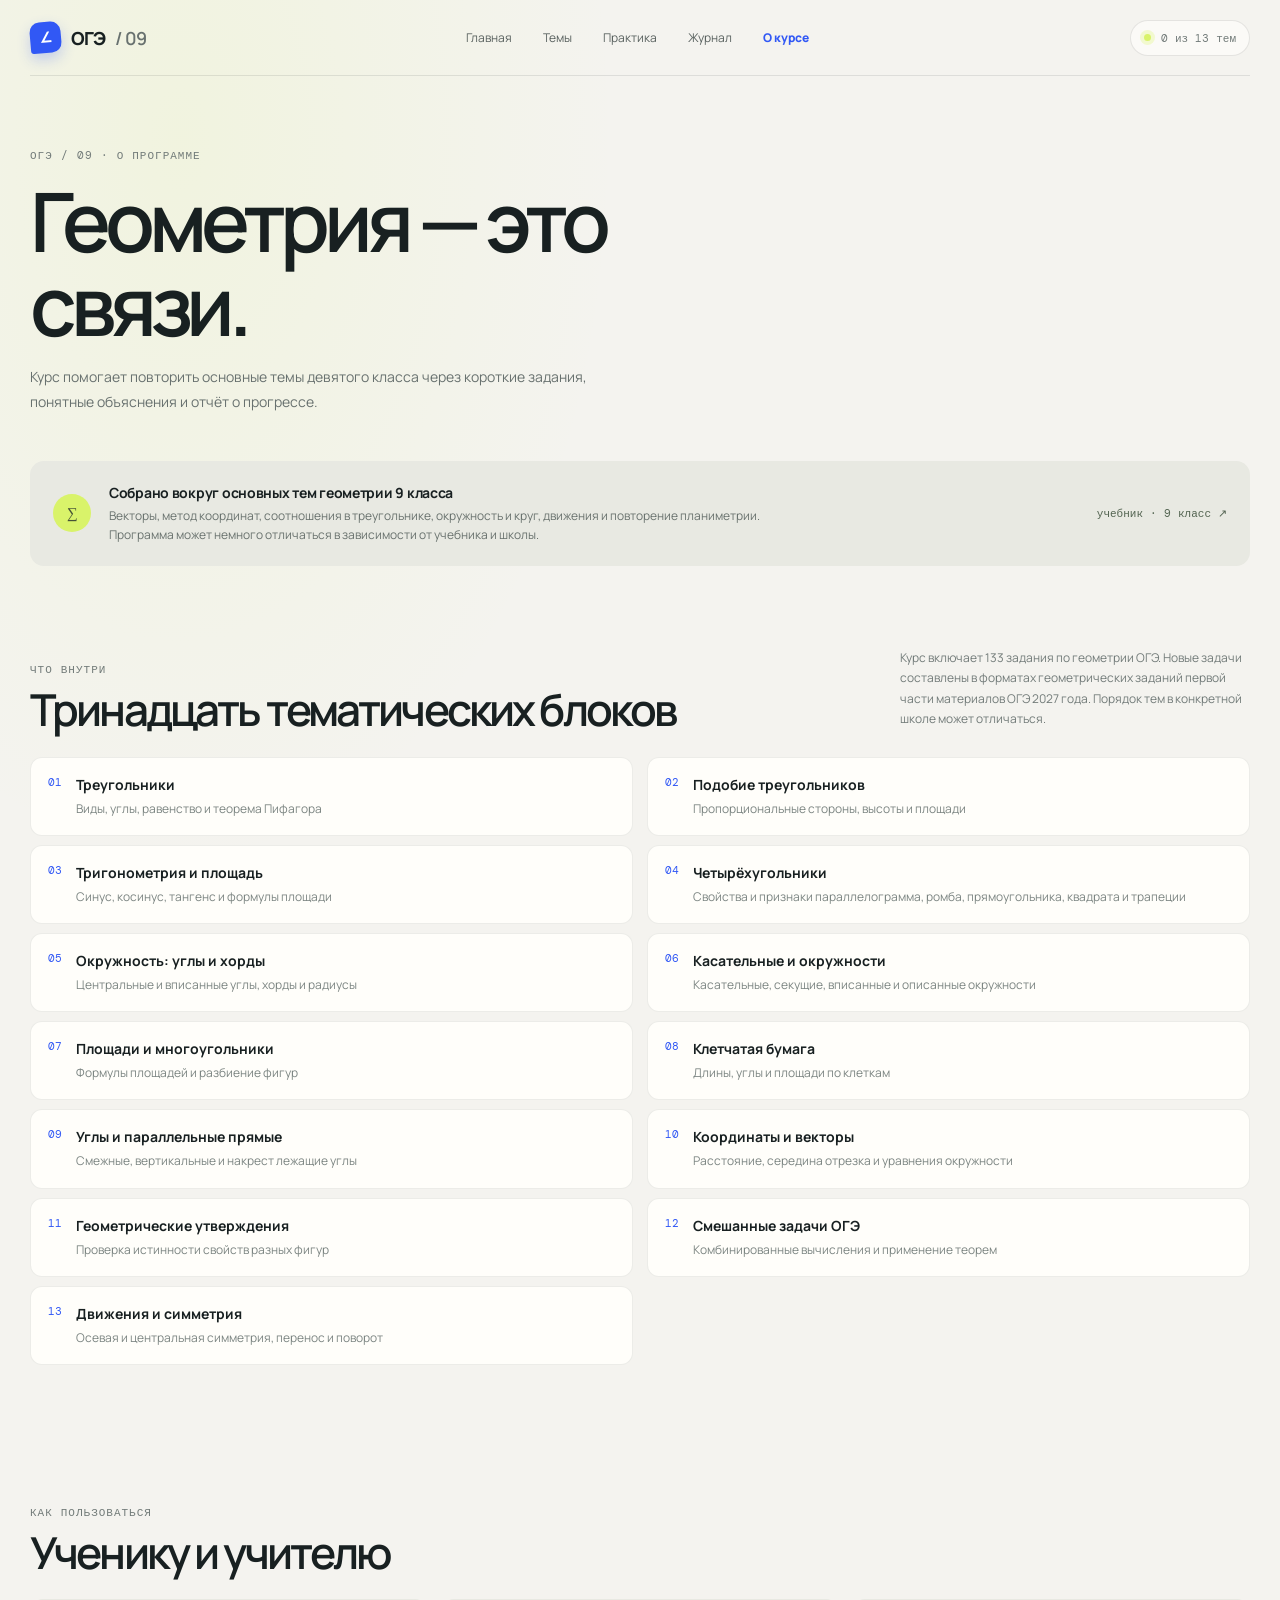
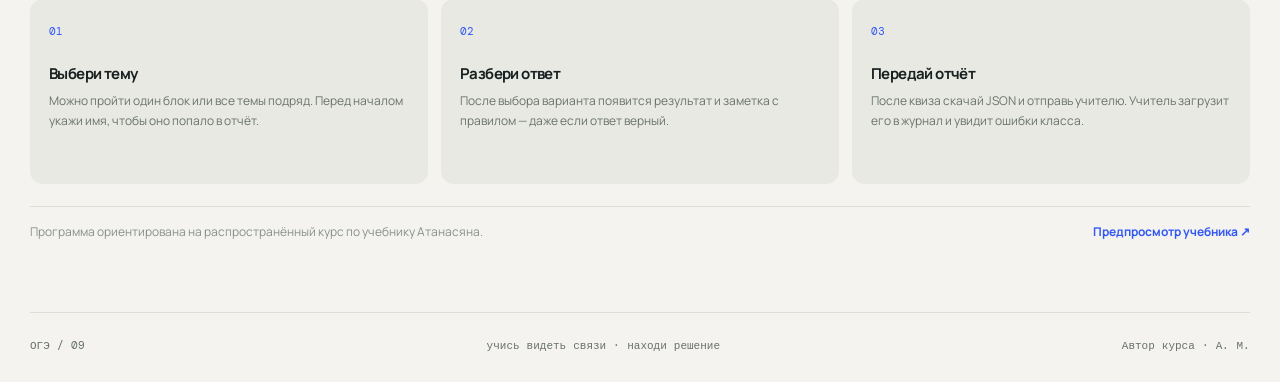
==== commit 6776364b: "Add files via upload" ====
--- a/about.html
+++ b/about.html
@@ -33,7 +33,7 @@
         <a href="https://storage.yandexcloud.net/prod-file-public/b0b6/4b8f/8582/b03d8ddf-b0b6-4b8f-8582-c635e7d5da7c-preview.pdf" target="_blank" rel="noreferrer">учебник · 9 класс ↗</a>
       </section>
     <section class="about-details" aria-labelledby="about-details-title">
-      <div class="section-head"><div><span class="eyebrow">ЧТО ВНУТРИ</span><h2 id="about-details-title">Тринадцать тематических блоков</h2></div><p>Курс включает 80 заданий по темам, которые встречаются в геометрии ОГЭ. Порядок в конкретной школе может отличаться.</p></div>
+      <div class="section-head"><div><span class="eyebrow">ЧТО ВНУТРИ</span><h2 id="about-details-title">Тринадцать тематических блоков</h2></div><p>Курс включает 133 задания по геометрии ОГЭ. Новые задачи составлены в форматах геометрических заданий первой части материалов ОГЭ 2027 года. Порядок тем в конкретной школе может отличаться.</p></div>
       <div class="about-topic-list">
         <div><b>01</b><span><strong>Треугольники</strong><small>Виды, углы, равенство и теорема Пифагора</small></span></div>
         <div><b>02</b><span><strong>Подобие треугольников</strong><small>Пропорциональные стороны, высоты и площади</small></span></div>
